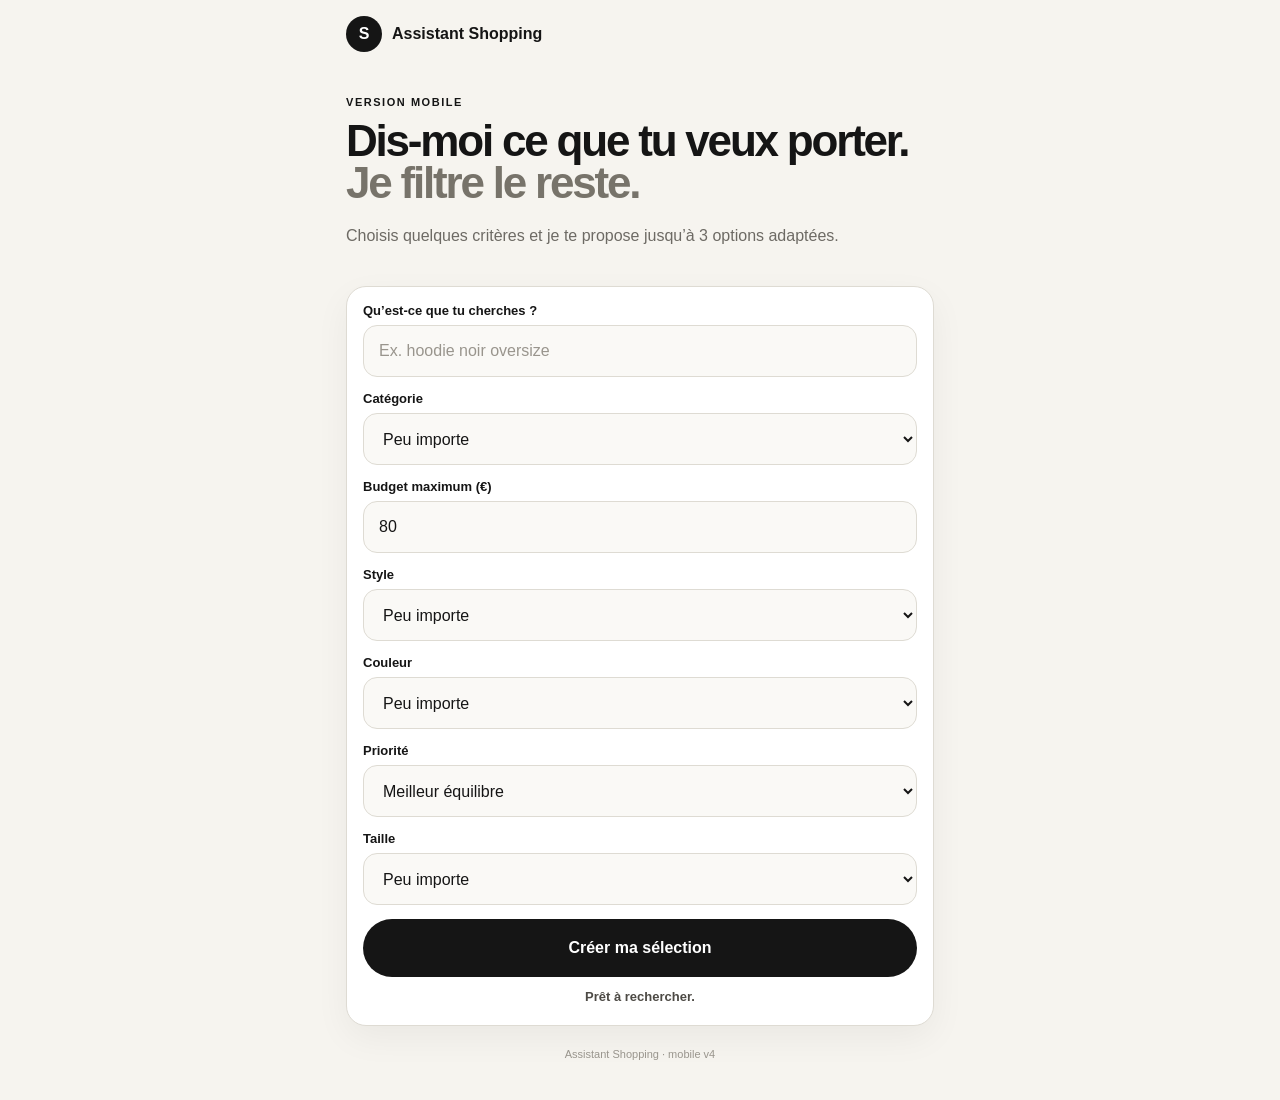
==== mobile.html @ 2a125ca3 "Ajoute une version mobile dédiée et robuste" ====
<!doctype html>
<html lang="fr">
<head>
<meta charset="utf-8">
<meta name="viewport" content="width=device-width, initial-scale=1, maximum-scale=1, viewport-fit=cover">
<meta http-equiv="Cache-Control" content="no-cache, no-store, must-revalidate">
<meta http-equiv="Pragma" content="no-cache">
<meta http-equiv="Expires" content="0">
<title>Assistant Shopping — Mobile</title>
<style>
*{box-sizing:border-box}html{-webkit-text-size-adjust:100%;scroll-behavior:smooth}body{margin:0;background:#f6f4ef;color:#151515;font-family:Arial,Helvetica,sans-serif;-webkit-font-smoothing:antialiased}button,input,select{font-family:inherit;font-size:16px;color:#151515;-webkit-text-fill-color:#151515}button{-webkit-appearance:none;appearance:none;touch-action:manipulation}.page{width:100%;max-width:620px;margin:0 auto;padding:0 16px 40px}.top{height:68px;display:flex;align-items:center;gap:10px;font-weight:800}.logo{width:36px;height:36px;border-radius:50%;display:grid;place-items:center;background:#151515;color:#fff;-webkit-text-fill-color:#fff}.hero{padding:28px 0 38px}.eyebrow{font-size:11px;font-weight:800;letter-spacing:.14em;margin:0 0 12px}.hero h1{font-size:44px;line-height:.95;letter-spacing:-.05em;margin:0}.hero h1 span{color:#77736a}.lead{font-size:16px;line-height:1.55;color:#6d6a64;margin:20px 0 0}.box{background:#fff;border:1px solid #dedbd3;border-radius:20px;padding:16px;box-shadow:0 12px 35px rgba(0,0,0,.05)}.field{margin-bottom:14px}.field:last-of-type{margin-bottom:16px}label{display:block;font-size:13px;font-weight:800;margin-bottom:7px}input,select{display:block;width:100%;min-height:52px;background:#faf9f6;border:1px solid #dedbd3;border-radius:14px;padding:14px 15px;outline:none}input:focus,select:focus{border-color:#858076;box-shadow:0 0 0 3px rgba(80,80,80,.08)}input::placeholder{color:#99958d;-webkit-text-fill-color:#99958d;opacity:1}.search{display:block;width:100%;min-height:58px;border:0;border-radius:999px;background:#151515;color:#fff;-webkit-text-fill-color:#fff;font-size:16px;font-weight:800;padding:15px 18px;cursor:pointer}.search:disabled{opacity:.55}.status{text-align:center;font-size:13px;font-weight:700;color:#4d4a45;min-height:20px;margin-top:12px}.results{padding-top:42px}.results.hidden{display:none}.results h2{font-size:34px;line-height:1;letter-spacing:-.04em;margin:0 0 8px}.summary{color:#6d6a64;margin:0 0 20px}.cards{display:grid;grid-template-columns:1fr;gap:16px}.card{background:#fff;border:1px solid #dedbd3;border-radius:20px;overflow:hidden}.visual{height:280px;background:#f2f0eb;position:relative;display:grid;place-items:center;overflow:hidden}.photo{width:100%;height:100%;object-fit:cover;display:block}.rank{position:absolute;z-index:2;left:12px;top:12px;background:#151515;color:#fff;-webkit-text-fill-color:#fff;border-radius:999px;padding:8px 10px;font-size:12px;font-weight:800}.emoji{font-size:64px}.body{padding:18px}.store{font-size:11px;font-weight:800;color:#6d6a64;text-transform:uppercase;letter-spacing:.08em}.body h3{font-size:21px;margin:7px 0 10px}.chips{display:flex;gap:6px;flex-wrap:wrap;margin-bottom:13px}.chips span{font-size:12px;background:#ece8df;border-radius:999px;padding:7px 9px}.reason{font-size:14px;line-height:1.45;color:#6d6a64;margin:0 0 16px}.bottom{display:flex;flex-direction:column;gap:12px}.price{font-size:24px;font-weight:900}.offer{display:block;text-align:center;width:100%;background:#151515;color:#fff;-webkit-text-fill-color:#fff;border-radius:999px;padding:14px;font-size:14px;font-weight:800;text-decoration:none}.edit{display:block;width:100%;min-height:50px;margin-top:18px;border:0;border-radius:999px;background:#ece8df;color:#151515;-webkit-text-fill-color:#151515;font-weight:800}.note{font-size:12px;line-height:1.45;color:#77736a;margin:22px 0}.version{text-align:center;font-size:11px;color:#99958d;margin-top:22px}
</style>
</head>
<body>
<div class="page">
<header class="top"><span class="logo">S</span><span>Assistant Shopping</span></header>
<section class="hero">
<p class="eyebrow">VERSION MOBILE</p>
<h1>Dis-moi ce que tu veux porter.<br><span>Je filtre le reste.</span></h1>
<p class="lead">Choisis quelques critères et je te propose jusqu’à 3 options adaptées.</p>
</section>
<section id="search-zone" class="box">
<div class="field"><label for="query">Qu’est-ce que tu cherches ?</label><input id="query" type="text" inputmode="search" autocomplete="off" autocapitalize="none" spellcheck="false" placeholder="Ex. hoodie noir oversize"></div>
<div class="field"><label for="category">Catégorie</label><select id="category"><option value="all">Peu importe</option><option value="hoodie">Hoodie / Sweat</option><option value="pants">Pantalon / Jean</option><option value="shoes">Chaussures</option></select></div>
<div class="field"><label for="budget">Budget maximum (€)</label><input id="budget" type="number" inputmode="numeric" min="10" max="1000" value="80"></div>
<div class="field"><label for="style">Style</label><select id="style"><option value="all">Peu importe</option><option value="streetwear">Streetwear</option><option value="casual">Casual</option><option value="minimal">Minimal</option><option value="sport">Sport</option></select></div>
<div class="field"><label for="color">Couleur</label><select id="color"><option value="all">Peu importe</option><option value="noir">Noir</option><option value="blanc">Blanc</option><option value="bleu">Bleu</option></select></div>
<div class="field"><label for="priority">Priorité</label><select id="priority"><option value="balanced">Meilleur équilibre</option><option value="price">Prix le plus bas</option><option value="quality">Qualité</option><option value="delivery">Livraison rapide</option></select></div>
<div class="field"><label for="size">Taille</label><select id="size"><option value="all">Peu importe</option><option value="XS">XS</option><option value="S">S</option><option value="M">M</option><option value="L">L</option><option value="XL">XL</option><option value="XXL">XXL</option></select></div>
<button id="search-btn" class="search" type="button" onclick="runSearch()">Créer ma sélection</button>
<div id="status" class="status">Prêt à rechercher.</div>
</section>
<section id="results" class="results hidden">
<p class="eyebrow">SÉLECTION PERSONNALISÉE</p>
<h2 id="result-title">Mes recommandations</h2>
<p id="summary" class="summary"></p>
<div id="cards" class="cards"></div>
<button class="edit" type="button" onclick="backToSearch()">Modifier ma recherche</button>
<p class="note">Bêta de test : le catalogue est encore limité et les prix/stocks peuvent évoluer chez les marchands.</p>
</section>
<div class="version">Assistant Shopping · mobile v4</div>
</div>
<script>
(function(){
'use strict';
var PRODUCTS=[
{id:1,name:'Nike Club Fleece Hoodie',brand:'Nike',store:'JD Sports',category:'hoodie',price:65,quality:8,deliveryDays:4,styles:['streetwear','casual','sport'],colors:['noir'],sizes:['S','M','L','XL'],keywords:['hoodie','sweat','capuche','nike','noir','oversize'],emoji:'👕',image:'https://media.jdsports.com/i/finishline/FN3859_010_M1',url:'https://www.jdsports.fr/'},
{id:2,name:'adidas Originals Essentials Hoodie',brand:'adidas Originals',store:'ASOS',category:'hoodie',price:47.99,quality:8,deliveryDays:4,styles:['streetwear','casual','sport'],colors:['noir'],sizes:['S','M','L','XL'],keywords:['hoodie','sweat','capuche','adidas','noir'],emoji:'👕',image:'https://images.asos-media.com/products/adidas-originals-essentials-schwarzer-kapuzenpullover/206071895-1-black?%24n_640w%24=&fit=constrain&wid=513',url:'https://www.asos.com/fr/'},
{id:3,name:'Nike Sportswear Club Hoodie',brand:'Nike',store:'Nike',category:'hoodie',price:64.99,quality:8,deliveryDays:3,styles:['streetwear','casual','sport'],colors:['noir'],sizes:['XS','S','M','L','XL'],keywords:['hoodie','sweat','nike','noir'],emoji:'👕',image:'https://media.finishline.com/i/finishline/BV2654_010_M1',url:'https://www.nike.com/fr/'},
{id:4,name:'ASOS DESIGN Oversized Boxy Hoodie',brand:'ASOS DESIGN',store:'ASOS',category:'hoodie',price:29.99,quality:7,deliveryDays:4,styles:['streetwear','minimal'],colors:['noir'],sizes:['S','M','L','XL'],keywords:['hoodie','oversize','boxy','noir'],emoji:'👕',image:'https://images.asos-media.com/products/asos-design-oversized-boxy-hoodie-with-back-print-in-black/207520543-4?%24n_640w%24=&fit=constrain&wid=513',url:'https://www.asos.com/fr/'},
{id:5,name:'COLLUSION x014 90s Baggy Jeans',brand:'COLLUSION',store:'ASOS',category:'pants',price:59.90,quality:8,deliveryDays:3,styles:['streetwear','casual'],colors:['noir'],sizes:['S','M','L','XL'],keywords:['jean','pantalon','loose','baggy','large','90s'],emoji:'👖',image:'https://images.asos-media.com/products/collusion-x014-90s-baggy-jeans-in-black/22782035-1-black?%24n_640w%24=&fit=constrain&wid=513',url:'https://www.asos.com/fr/'},
{id:6,name:'ASOS DESIGN Lace-up Sneakers',brand:'ASOS DESIGN',store:'ASOS',category:'shoes',price:49.90,quality:7,deliveryDays:3,styles:['streetwear','casual'],colors:['blanc','noir'],sizes:['all'],keywords:['sneakers','chaussures','baskets','blanc','noir'],emoji:'👟',image:'https://images.asos-media.com/products/asos-design-lace-up-sneakers-in-white-with-black-badge/205845349-2?%24n_640w%24=&fit=constrain&wid=513',url:'https://www.asos.com/fr/'}
];
function byId(id){return document.getElementById(id)}
function norm(s){var t=String(s||'').toLowerCase();try{t=t.normalize('NFD').replace(/[\u0300-\u036f]/g,'')}catch(err){}return t}
function esc(s){return String(s).replace(/[&<>\"']/g,function(c){return{'&':'&amp;','<':'&lt;','>':'&gt;','\"':'&quot;',"'":'&#39;'}[c]})}
function score(p,x){if(p.price>x.budget)return-999;if(x.category!=='all'&&p.category!==x.category)return-999;if(x.style!=='all'&&p.styles.indexOf(x.style)<0)return-999;if(x.color!=='all'&&p.colors.indexOf(x.color)<0)return-999;if(x.size!=='all'&&p.sizes.indexOf('all')<0&&p.sizes.indexOf(x.size)<0)return-999;var s=50,hay=norm([p.name,p.brand,p.store,p.category].concat(p.styles,p.colors,p.keywords).join(' ')),words=norm(x.query).split(/\s+/),i;for(i=0;i<words.length;i++){if(words[i]&&hay.indexOf(words[i])>=0)s+=8}var fit=Math.max(0,1-p.price/x.budget);s+=fit*14;if(x.priority==='price')s+=fit*28;else if(x.priority==='quality')s+=p.quality*3.2;else if(x.priority==='delivery')s+=Math.max(0,8-p.deliveryDays)*4;else{s+=p.quality*1.8;s+=Math.max(0,7-p.deliveryDays)*1.8}return s}
function label(i,x){if(i===0)return'🥇 Meilleur choix';if(x.priority==='price')return'💸 Petit prix';if(x.priority==='quality')return'⭐ Qualité';if(x.priority==='delivery')return'⚡ Rapide';return i===1?'💰 Alternative':'✨ Autre option'}
function reason(p,x,i){var r=[];if(i===0)r.push('C’est le meilleur équilibre selon tes critères.');if(p.price<=x.budget*.7)r.push('Il garde une bonne marge sous ton budget.');if(x.style!=='all'&&p.styles.indexOf(x.style)>=0)r.push('Il correspond au style '+x.style+'.');if(x.color!=='all'&&p.colors.indexOf(x.color)>=0)r.push('Il existe en '+x.color+'.');return r.slice(0,2).join(' ')}
function draw(x){var ranked=[],i,p,s;for(i=0;i<PRODUCTS.length;i++){p=PRODUCTS[i];s=score(p,x);if(s>-999)ranked.push({p:p,s:s})}ranked.sort(function(a,b){return b.s-a.s});ranked=ranked.slice(0,3);var cards=byId('cards');cards.innerHTML='';byId('results').className='results';if(!ranked.length){byId('result-title').textContent='Aucun résultat exact';byId('summary').textContent='Augmente le budget ou assouplis un critère.';cards.innerHTML='<div class="card"><div class="body"><h3>Aucune correspondance</h3><p class="reason">Je préfère ne rien proposer plutôt qu’un produit hors sujet.</p></div></div>';byId('status').textContent='Aucun résultat exact.'}else{byId('result-title').textContent=ranked.length+' recommandation'+(ranked.length>1?'s':'')+' pour toi';byId('summary').textContent='Budget : '+x.budget.toFixed(0)+' € max.';for(i=0;i<ranked.length;i++){p=ranked[i].p;var card=document.createElement('article');card.className='card';var visual=document.createElement('div');visual.className='visual';var rank=document.createElement('span');rank.className='rank';rank.textContent=label(i,x);visual.appendChild(rank);var img=document.createElement('img');img.className='photo';img.src=p.image;img.alt=p.name;img.onerror=(function(prod,el){return function(){el.style.display='none';var em=document.createElement('span');em.className='emoji';em.textContent=prod.emoji;el.parentNode.appendChild(em)}})(p,img);visual.appendChild(img);var body=document.createElement('div');body.className='body';body.innerHTML='<span class="store">'+esc(p.store)+' · '+esc(p.brand)+'</span><h3>'+esc(p.name)+'</h3><div class="chips"><span>Qualité '+p.quality+'/10</span><span>Livraison ~'+p.deliveryDays+' j</span><span>'+esc(p.colors.join(' / '))+'</span></div><p class="reason">'+esc(reason(p,x,i))+'</p><div class="bottom"><span class="price">'+p.price.toFixed(2).replace('.',',')+' €</span><a class="offer" href="'+p.url+'" target="_blank" rel="noopener noreferrer">Voir l’offre</a></div>';card.appendChild(visual);card.appendChild(body);cards.appendChild(card)}byId('status').textContent='Recherche terminée.'}setTimeout(function(){var r=byId('results').getBoundingClientRect();window.scrollTo(0,r.top+(window.pageYOffset||document.documentElement.scrollTop)-8)},80)}
window.runSearch=function(){var btn=byId('search-btn'),q=byId('query'),query=(q.value||'').replace(/^\s+|\s+$/g,'');if(!query){byId('status').textContent='Écris d’abord ce que tu cherches.';q.focus();return false}try{q.blur()}catch(err){}btn.disabled=true;btn.textContent='Recherche…';byId('status').textContent='Recherche en cours…';var x={query:query,category:byId('category').value,budget:parseFloat(byId('budget').value)||80,style:byId('style').value,color:byId('color').value,priority:byId('priority').value,size:byId('size').value};setTimeout(function(){draw(x);btn.disabled=false;btn.textContent='Créer ma sélection'},30);return false};
window.backToSearch=function(){var z=byId('search-zone').getBoundingClientRect();window.scrollTo(0,z.top+(window.pageYOffset||document.documentElement.scrollTop)-8);setTimeout(function(){byId('query').focus()},200)};
byId('query').onkeydown=function(e){e=e||window.event;if((e.key&&e.key==='Enter')||e.keyCode===13){if(e.preventDefault)e.preventDefault();window.runSearch();return false}};
})();
</script>
</body>
</html>
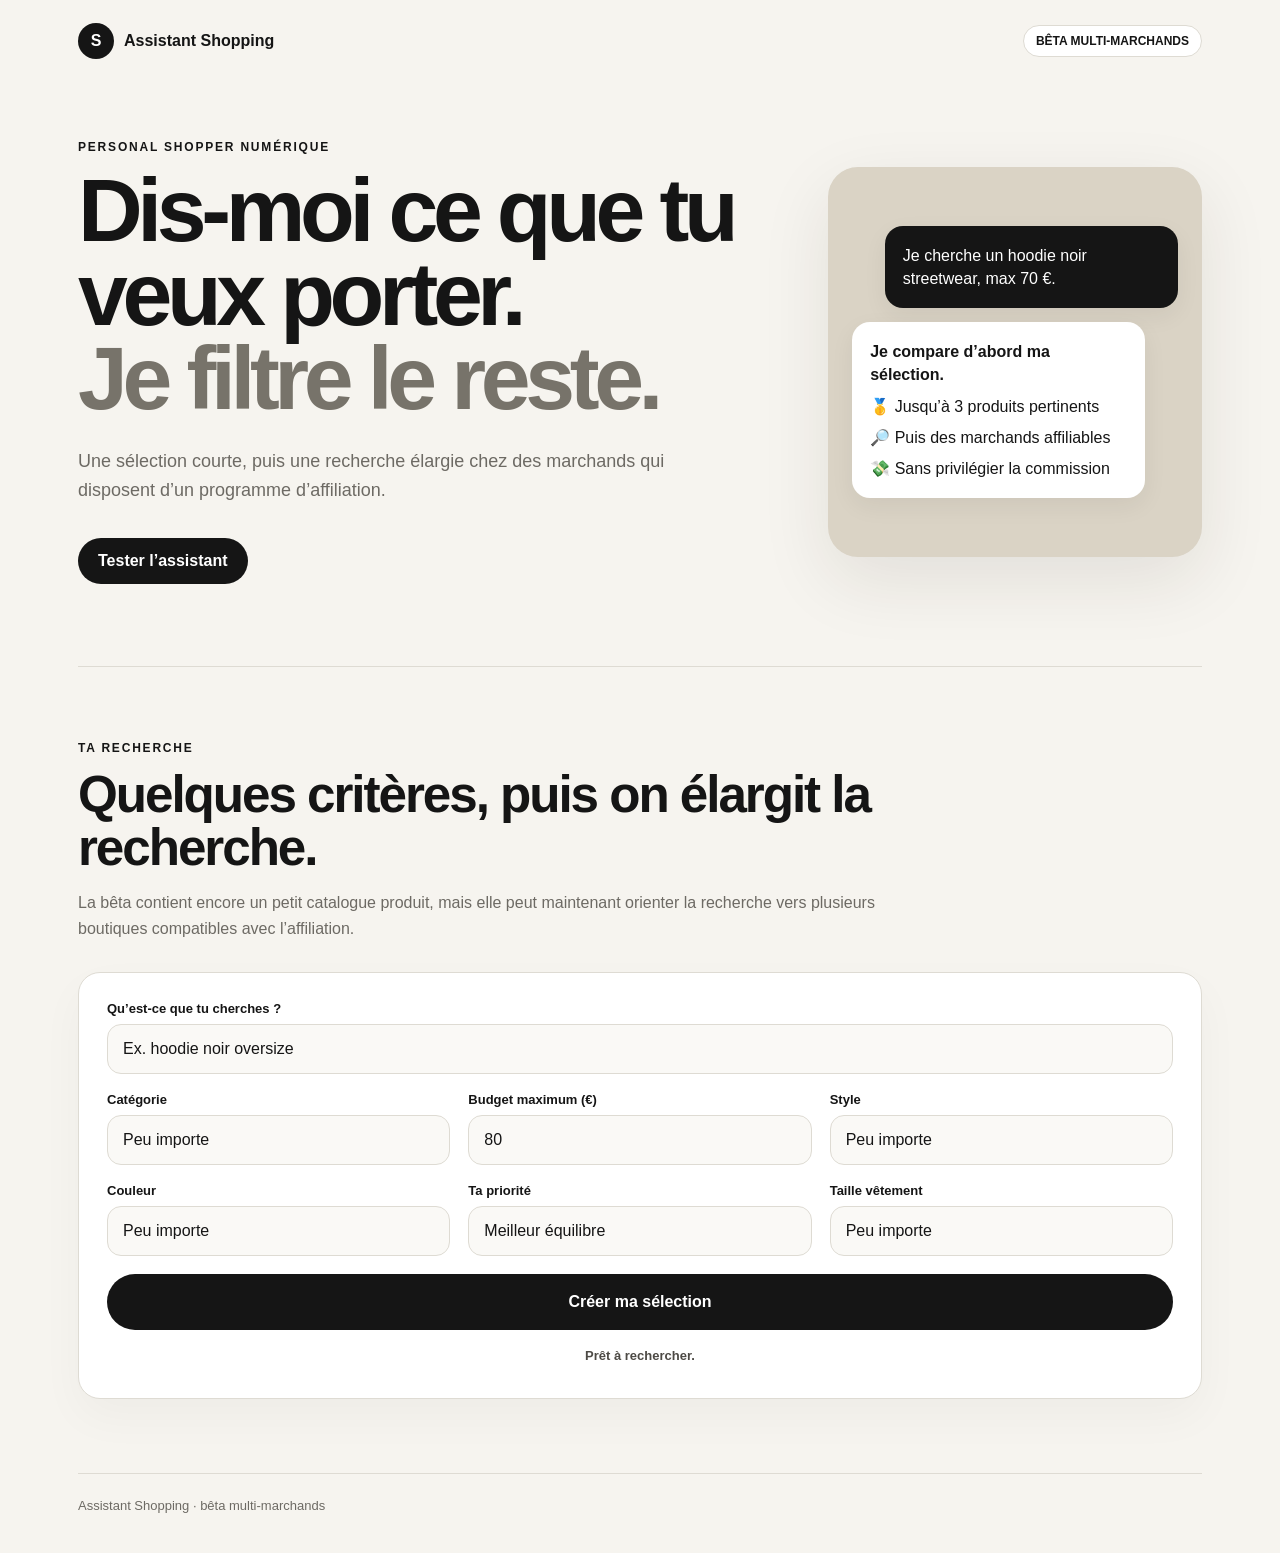
==== commit ff7bcac5: "Synchronise la version mobile avec le moteur multi-marchands" ====
--- a/mobile.html
+++ b/mobile.html
@@ -2,66 +2,12 @@
 <html lang="fr">
 <head>
 <meta charset="utf-8">
-<meta name="viewport" content="width=device-width, initial-scale=1, maximum-scale=1, viewport-fit=cover">
+<meta name="viewport" content="width=device-width,initial-scale=1,viewport-fit=cover">
 <meta http-equiv="Cache-Control" content="no-cache, no-store, must-revalidate">
-<meta http-equiv="Pragma" content="no-cache">
-<meta http-equiv="Expires" content="0">
 <title>Assistant Shopping — Mobile</title>
-<style>
-*{box-sizing:border-box}html{-webkit-text-size-adjust:100%;scroll-behavior:smooth}body{margin:0;background:#f6f4ef;color:#151515;font-family:Arial,Helvetica,sans-serif;-webkit-font-smoothing:antialiased}button,input,select{font-family:inherit;font-size:16px;color:#151515;-webkit-text-fill-color:#151515}button{-webkit-appearance:none;appearance:none;touch-action:manipulation}.page{width:100%;max-width:620px;margin:0 auto;padding:0 16px 40px}.top{height:68px;display:flex;align-items:center;gap:10px;font-weight:800}.logo{width:36px;height:36px;border-radius:50%;display:grid;place-items:center;background:#151515;color:#fff;-webkit-text-fill-color:#fff}.hero{padding:28px 0 38px}.eyebrow{font-size:11px;font-weight:800;letter-spacing:.14em;margin:0 0 12px}.hero h1{font-size:44px;line-height:.95;letter-spacing:-.05em;margin:0}.hero h1 span{color:#77736a}.lead{font-size:16px;line-height:1.55;color:#6d6a64;margin:20px 0 0}.box{background:#fff;border:1px solid #dedbd3;border-radius:20px;padding:16px;box-shadow:0 12px 35px rgba(0,0,0,.05)}.field{margin-bottom:14px}.field:last-of-type{margin-bottom:16px}label{display:block;font-size:13px;font-weight:800;margin-bottom:7px}input,select{display:block;width:100%;min-height:52px;background:#faf9f6;border:1px solid #dedbd3;border-radius:14px;padding:14px 15px;outline:none}input:focus,select:focus{border-color:#858076;box-shadow:0 0 0 3px rgba(80,80,80,.08)}input::placeholder{color:#99958d;-webkit-text-fill-color:#99958d;opacity:1}.search{display:block;width:100%;min-height:58px;border:0;border-radius:999px;background:#151515;color:#fff;-webkit-text-fill-color:#fff;font-size:16px;font-weight:800;padding:15px 18px;cursor:pointer}.search:disabled{opacity:.55}.status{text-align:center;font-size:13px;font-weight:700;color:#4d4a45;min-height:20px;margin-top:12px}.results{padding-top:42px}.results.hidden{display:none}.results h2{font-size:34px;line-height:1;letter-spacing:-.04em;margin:0 0 8px}.summary{color:#6d6a64;margin:0 0 20px}.cards{display:grid;grid-template-columns:1fr;gap:16px}.card{background:#fff;border:1px solid #dedbd3;border-radius:20px;overflow:hidden}.visual{height:280px;background:#f2f0eb;position:relative;display:grid;place-items:center;overflow:hidden}.photo{width:100%;height:100%;object-fit:cover;display:block}.rank{position:absolute;z-index:2;left:12px;top:12px;background:#151515;color:#fff;-webkit-text-fill-color:#fff;border-radius:999px;padding:8px 10px;font-size:12px;font-weight:800}.emoji{font-size:64px}.body{padding:18px}.store{font-size:11px;font-weight:800;color:#6d6a64;text-transform:uppercase;letter-spacing:.08em}.body h3{font-size:21px;margin:7px 0 10px}.chips{display:flex;gap:6px;flex-wrap:wrap;margin-bottom:13px}.chips span{font-size:12px;background:#ece8df;border-radius:999px;padding:7px 9px}.reason{font-size:14px;line-height:1.45;color:#6d6a64;margin:0 0 16px}.bottom{display:flex;flex-direction:column;gap:12px}.price{font-size:24px;font-weight:900}.offer{display:block;text-align:center;width:100%;background:#151515;color:#fff;-webkit-text-fill-color:#fff;border-radius:999px;padding:14px;font-size:14px;font-weight:800;text-decoration:none}.edit{display:block;width:100%;min-height:50px;margin-top:18px;border:0;border-radius:999px;background:#ece8df;color:#151515;-webkit-text-fill-color:#151515;font-weight:800}.note{font-size:12px;line-height:1.45;color:#77736a;margin:22px 0}.version{text-align:center;font-size:11px;color:#99958d;margin-top:22px}
-</style>
+<meta http-equiv="refresh" content="0; url=./index.html?mobile=5">
+<style>body{margin:0;background:#f6f4ef;color:#151515;font-family:Arial,Helvetica,sans-serif;display:grid;place-items:center;min-height:100vh;padding:24px;text-align:center}.box{max-width:420px;background:#fff;border:1px solid #dedbd3;border-radius:22px;padding:26px}.logo{width:42px;height:42px;border-radius:50%;display:grid;place-items:center;background:#151515;color:#fff;font-weight:900;margin:0 auto 16px}a{display:inline-block;margin-top:16px;background:#151515;color:#fff;text-decoration:none;border-radius:999px;padding:14px 18px;font-weight:800}</style>
+<script>location.replace('./index.html?mobile=5');</script>
 </head>
-<body>
-<div class="page">
-<header class="top"><span class="logo">S</span><span>Assistant Shopping</span></header>
-<section class="hero">
-<p class="eyebrow">VERSION MOBILE</p>
-<h1>Dis-moi ce que tu veux porter.<br><span>Je filtre le reste.</span></h1>
-<p class="lead">Choisis quelques critères et je te propose jusqu’à 3 options adaptées.</p>
-</section>
-<section id="search-zone" class="box">
-<div class="field"><label for="query">Qu’est-ce que tu cherches ?</label><input id="query" type="text" inputmode="search" autocomplete="off" autocapitalize="none" spellcheck="false" placeholder="Ex. hoodie noir oversize"></div>
-<div class="field"><label for="category">Catégorie</label><select id="category"><option value="all">Peu importe</option><option value="hoodie">Hoodie / Sweat</option><option value="pants">Pantalon / Jean</option><option value="shoes">Chaussures</option></select></div>
-<div class="field"><label for="budget">Budget maximum (€)</label><input id="budget" type="number" inputmode="numeric" min="10" max="1000" value="80"></div>
-<div class="field"><label for="style">Style</label><select id="style"><option value="all">Peu importe</option><option value="streetwear">Streetwear</option><option value="casual">Casual</option><option value="minimal">Minimal</option><option value="sport">Sport</option></select></div>
-<div class="field"><label for="color">Couleur</label><select id="color"><option value="all">Peu importe</option><option value="noir">Noir</option><option value="blanc">Blanc</option><option value="bleu">Bleu</option></select></div>
-<div class="field"><label for="priority">Priorité</label><select id="priority"><option value="balanced">Meilleur équilibre</option><option value="price">Prix le plus bas</option><option value="quality">Qualité</option><option value="delivery">Livraison rapide</option></select></div>
-<div class="field"><label for="size">Taille</label><select id="size"><option value="all">Peu importe</option><option value="XS">XS</option><option value="S">S</option><option value="M">M</option><option value="L">L</option><option value="XL">XL</option><option value="XXL">XXL</option></select></div>
-<button id="search-btn" class="search" type="button" onclick="runSearch()">Créer ma sélection</button>
-<div id="status" class="status">Prêt à rechercher.</div>
-</section>
-<section id="results" class="results hidden">
-<p class="eyebrow">SÉLECTION PERSONNALISÉE</p>
-<h2 id="result-title">Mes recommandations</h2>
-<p id="summary" class="summary"></p>
-<div id="cards" class="cards"></div>
-<button class="edit" type="button" onclick="backToSearch()">Modifier ma recherche</button>
-<p class="note">Bêta de test : le catalogue est encore limité et les prix/stocks peuvent évoluer chez les marchands.</p>
-</section>
-<div class="version">Assistant Shopping · mobile v4</div>
-</div>
-<script>
-(function(){
-'use strict';
-var PRODUCTS=[
-{id:1,name:'Nike Club Fleece Hoodie',brand:'Nike',store:'JD Sports',category:'hoodie',price:65,quality:8,deliveryDays:4,styles:['streetwear','casual','sport'],colors:['noir'],sizes:['S','M','L','XL'],keywords:['hoodie','sweat','capuche','nike','noir','oversize'],emoji:'👕',image:'https://media.jdsports.com/i/finishline/FN3859_010_M1',url:'https://www.jdsports.fr/'},
-{id:2,name:'adidas Originals Essentials Hoodie',brand:'adidas Originals',store:'ASOS',category:'hoodie',price:47.99,quality:8,deliveryDays:4,styles:['streetwear','casual','sport'],colors:['noir'],sizes:['S','M','L','XL'],keywords:['hoodie','sweat','capuche','adidas','noir'],emoji:'👕',image:'https://images.asos-media.com/products/adidas-originals-essentials-schwarzer-kapuzenpullover/206071895-1-black?%24n_640w%24=&fit=constrain&wid=513',url:'https://www.asos.com/fr/'},
-{id:3,name:'Nike Sportswear Club Hoodie',brand:'Nike',store:'Nike',category:'hoodie',price:64.99,quality:8,deliveryDays:3,styles:['streetwear','casual','sport'],colors:['noir'],sizes:['XS','S','M','L','XL'],keywords:['hoodie','sweat','nike','noir'],emoji:'👕',image:'https://media.finishline.com/i/finishline/BV2654_010_M1',url:'https://www.nike.com/fr/'},
-{id:4,name:'ASOS DESIGN Oversized Boxy Hoodie',brand:'ASOS DESIGN',store:'ASOS',category:'hoodie',price:29.99,quality:7,deliveryDays:4,styles:['streetwear','minimal'],colors:['noir'],sizes:['S','M','L','XL'],keywords:['hoodie','oversize','boxy','noir'],emoji:'👕',image:'https://images.asos-media.com/products/asos-design-oversized-boxy-hoodie-with-back-print-in-black/207520543-4?%24n_640w%24=&fit=constrain&wid=513',url:'https://www.asos.com/fr/'},
-{id:5,name:'COLLUSION x014 90s Baggy Jeans',brand:'COLLUSION',store:'ASOS',category:'pants',price:59.90,quality:8,deliveryDays:3,styles:['streetwear','casual'],colors:['noir'],sizes:['S','M','L','XL'],keywords:['jean','pantalon','loose','baggy','large','90s'],emoji:'👖',image:'https://images.asos-media.com/products/collusion-x014-90s-baggy-jeans-in-black/22782035-1-black?%24n_640w%24=&fit=constrain&wid=513',url:'https://www.asos.com/fr/'},
-{id:6,name:'ASOS DESIGN Lace-up Sneakers',brand:'ASOS DESIGN',store:'ASOS',category:'shoes',price:49.90,quality:7,deliveryDays:3,styles:['streetwear','casual'],colors:['blanc','noir'],sizes:['all'],keywords:['sneakers','chaussures','baskets','blanc','noir'],emoji:'👟',image:'https://images.asos-media.com/products/asos-design-lace-up-sneakers-in-white-with-black-badge/205845349-2?%24n_640w%24=&fit=constrain&wid=513',url:'https://www.asos.com/fr/'}
-];
-function byId(id){return document.getElementById(id)}
-function norm(s){var t=String(s||'').toLowerCase();try{t=t.normalize('NFD').replace(/[\u0300-\u036f]/g,'')}catch(err){}return t}
-function esc(s){return String(s).replace(/[&<>\"']/g,function(c){return{'&':'&amp;','<':'&lt;','>':'&gt;','\"':'&quot;',"'":'&#39;'}[c]})}
-function score(p,x){if(p.price>x.budget)return-999;if(x.category!=='all'&&p.category!==x.category)return-999;if(x.style!=='all'&&p.styles.indexOf(x.style)<0)return-999;if(x.color!=='all'&&p.colors.indexOf(x.color)<0)return-999;if(x.size!=='all'&&p.sizes.indexOf('all')<0&&p.sizes.indexOf(x.size)<0)return-999;var s=50,hay=norm([p.name,p.brand,p.store,p.category].concat(p.styles,p.colors,p.keywords).join(' ')),words=norm(x.query).split(/\s+/),i;for(i=0;i<words.length;i++){if(words[i]&&hay.indexOf(words[i])>=0)s+=8}var fit=Math.max(0,1-p.price/x.budget);s+=fit*14;if(x.priority==='price')s+=fit*28;else if(x.priority==='quality')s+=p.quality*3.2;else if(x.priority==='delivery')s+=Math.max(0,8-p.deliveryDays)*4;else{s+=p.quality*1.8;s+=Math.max(0,7-p.deliveryDays)*1.8}return s}
-function label(i,x){if(i===0)return'🥇 Meilleur choix';if(x.priority==='price')return'💸 Petit prix';if(x.priority==='quality')return'⭐ Qualité';if(x.priority==='delivery')return'⚡ Rapide';return i===1?'💰 Alternative':'✨ Autre option'}
-function reason(p,x,i){var r=[];if(i===0)r.push('C’est le meilleur équilibre selon tes critères.');if(p.price<=x.budget*.7)r.push('Il garde une bonne marge sous ton budget.');if(x.style!=='all'&&p.styles.indexOf(x.style)>=0)r.push('Il correspond au style '+x.style+'.');if(x.color!=='all'&&p.colors.indexOf(x.color)>=0)r.push('Il existe en '+x.color+'.');return r.slice(0,2).join(' ')}
-function draw(x){var ranked=[],i,p,s;for(i=0;i<PRODUCTS.length;i++){p=PRODUCTS[i];s=score(p,x);if(s>-999)ranked.push({p:p,s:s})}ranked.sort(function(a,b){return b.s-a.s});ranked=ranked.slice(0,3);var cards=byId('cards');cards.innerHTML='';byId('results').className='results';if(!ranked.length){byId('result-title').textContent='Aucun résultat exact';byId('summary').textContent='Augmente le budget ou assouplis un critère.';cards.innerHTML='<div class="card"><div class="body"><h3>Aucune correspondance</h3><p class="reason">Je préfère ne rien proposer plutôt qu’un produit hors sujet.</p></div></div>';byId('status').textContent='Aucun résultat exact.'}else{byId('result-title').textContent=ranked.length+' recommandation'+(ranked.length>1?'s':'')+' pour toi';byId('summary').textContent='Budget : '+x.budget.toFixed(0)+' € max.';for(i=0;i<ranked.length;i++){p=ranked[i].p;var card=document.createElement('article');card.className='card';var visual=document.createElement('div');visual.className='visual';var rank=document.createElement('span');rank.className='rank';rank.textContent=label(i,x);visual.appendChild(rank);var img=document.createElement('img');img.className='photo';img.src=p.image;img.alt=p.name;img.onerror=(function(prod,el){return function(){el.style.display='none';var em=document.createElement('span');em.className='emoji';em.textContent=prod.emoji;el.parentNode.appendChild(em)}})(p,img);visual.appendChild(img);var body=document.createElement('div');body.className='body';body.innerHTML='<span class="store">'+esc(p.store)+' · '+esc(p.brand)+'</span><h3>'+esc(p.name)+'</h3><div class="chips"><span>Qualité '+p.quality+'/10</span><span>Livraison ~'+p.deliveryDays+' j</span><span>'+esc(p.colors.join(' / '))+'</span></div><p class="reason">'+esc(reason(p,x,i))+'</p><div class="bottom"><span class="price">'+p.price.toFixed(2).replace('.',',')+' €</span><a class="offer" href="'+p.url+'" target="_blank" rel="noopener noreferrer">Voir l’offre</a></div>';card.appendChild(visual);card.appendChild(body);cards.appendChild(card)}byId('status').textContent='Recherche terminée.'}setTimeout(function(){var r=byId('results').getBoundingClientRect();window.scrollTo(0,r.top+(window.pageYOffset||document.documentElement.scrollTop)-8)},80)}
-window.runSearch=function(){var btn=byId('search-btn'),q=byId('query'),query=(q.value||'').replace(/^\s+|\s+$/g,'');if(!query){byId('status').textContent='Écris d’abord ce que tu cherches.';q.focus();return false}try{q.blur()}catch(err){}btn.disabled=true;btn.textContent='Recherche…';byId('status').textContent='Recherche en cours…';var x={query:query,category:byId('category').value,budget:parseFloat(byId('budget').value)||80,style:byId('style').value,color:byId('color').value,priority:byId('priority').value,size:byId('size').value};setTimeout(function(){draw(x);btn.disabled=false;btn.textContent='Créer ma sélection'},30);return false};
-window.backToSearch=function(){var z=byId('search-zone').getBoundingClientRect();window.scrollTo(0,z.top+(window.pageYOffset||document.documentElement.scrollTop)-8);setTimeout(function(){byId('query').focus()},200)};
-byId('query').onkeydown=function(e){e=e||window.event;if((e.key&&e.key==='Enter')||e.keyCode===13){if(e.preventDefault)e.preventDefault();window.runSearch();return false}};
-})();
-</script>
-</body>
+<body><div class="box"><div class="logo">S</div><strong>Assistant Shopping</strong><p>Ouverture de la nouvelle version mobile multi-marchands…</p><a href="./index.html?mobile=5">Ouvrir l’assistant</a></div></body>
 </html>
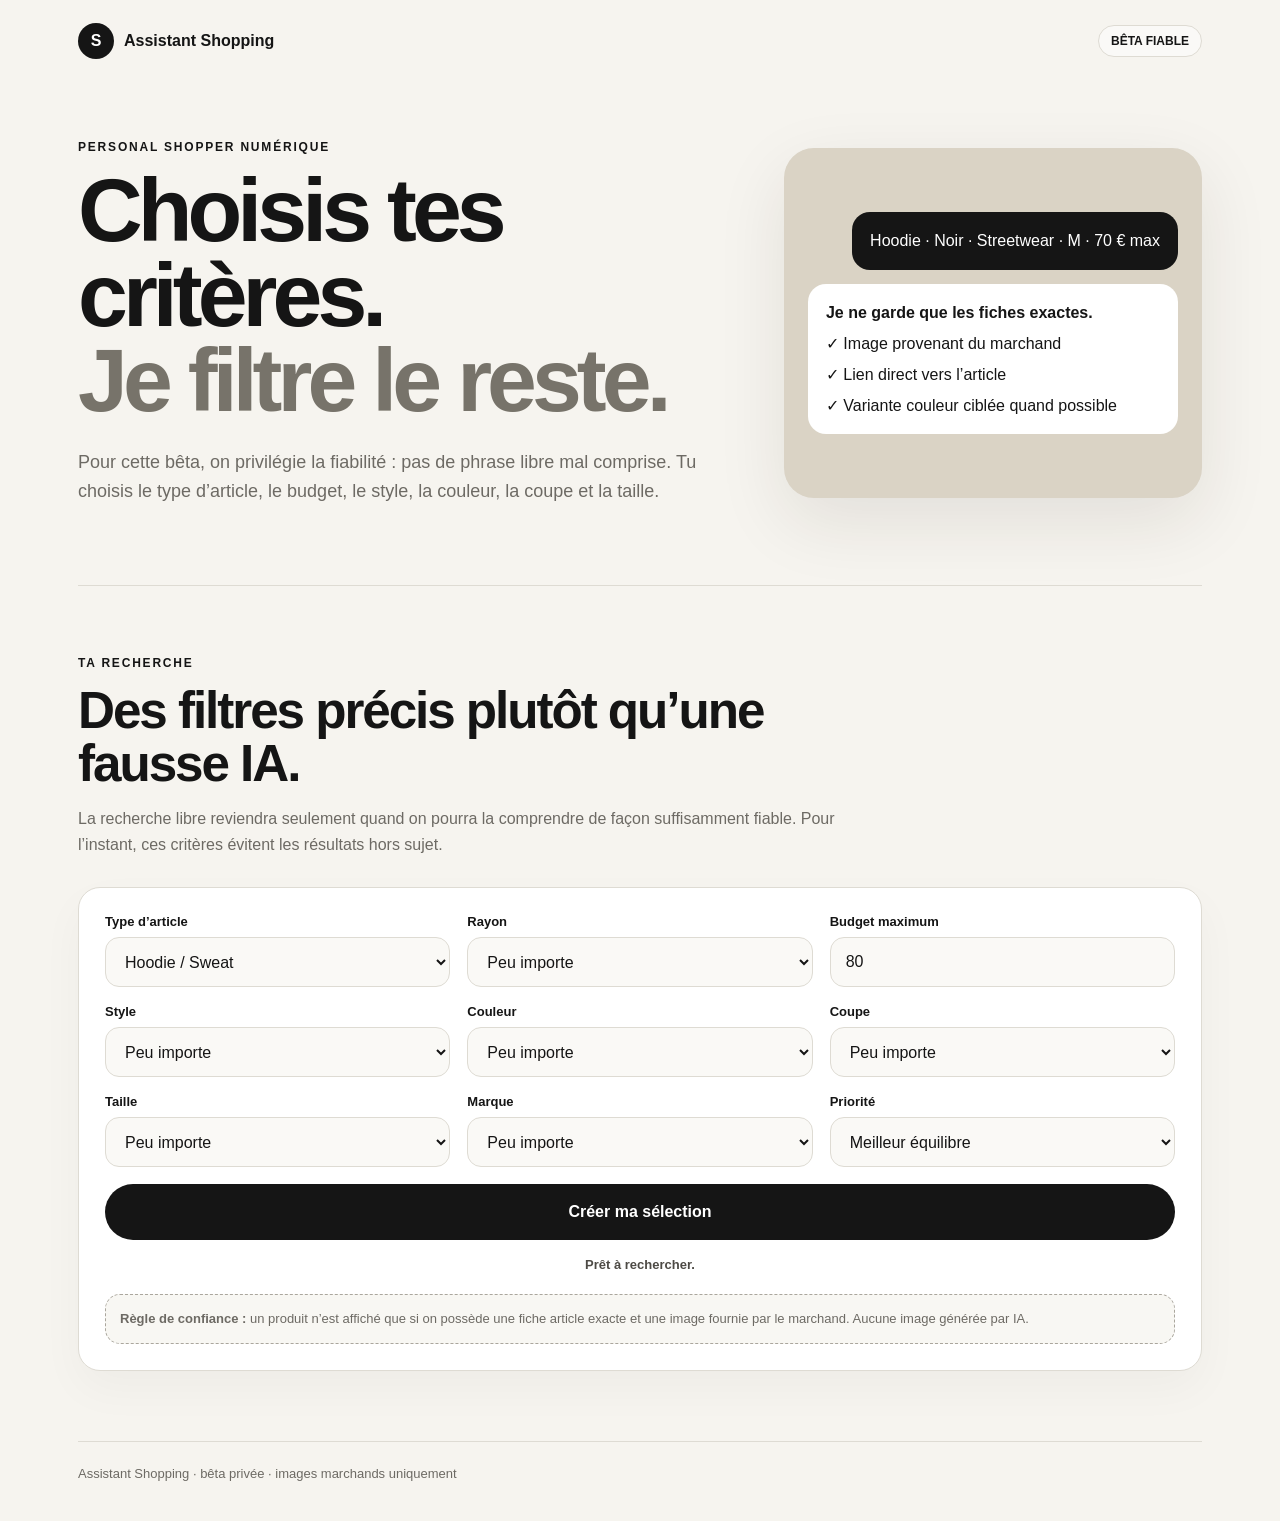
==== commit 3c89f623: "Synchronise le mobile avec la nouvelle recherche structurée" ====
--- a/mobile.html
+++ b/mobile.html
@@ -1,13 +1 @@
-<!doctype html>
-<html lang="fr">
-<head>
-<meta charset="utf-8">
-<meta name="viewport" content="width=device-width,initial-scale=1,viewport-fit=cover">
-<meta http-equiv="Cache-Control" content="no-cache, no-store, must-revalidate">
-<title>Assistant Shopping — Mobile</title>
-<meta http-equiv="refresh" content="0; url=./index.html?mobile=5">
-<style>body{margin:0;background:#f6f4ef;color:#151515;font-family:Arial,Helvetica,sans-serif;display:grid;place-items:center;min-height:100vh;padding:24px;text-align:center}.box{max-width:420px;background:#fff;border:1px solid #dedbd3;border-radius:22px;padding:26px}.logo{width:42px;height:42px;border-radius:50%;display:grid;place-items:center;background:#151515;color:#fff;font-weight:900;margin:0 auto 16px}a{display:inline-block;margin-top:16px;background:#151515;color:#fff;text-decoration:none;border-radius:999px;padding:14px 18px;font-weight:800}</style>
-<script>location.replace('./index.html?mobile=5');</script>
-</head>
-<body><div class="box"><div class="logo">S</div><strong>Assistant Shopping</strong><p>Ouverture de la nouvelle version mobile multi-marchands…</p><a href="./index.html?mobile=5">Ouvrir l’assistant</a></div></body>
-</html>+<!doctype html><html lang="fr"><head><meta charset="utf-8"><meta name="viewport" content="width=device-width,initial-scale=1,viewport-fit=cover"><meta http-equiv="refresh" content="0;url=./?v=7"><title>Assistant Shopping</title></head><body><script>location.replace('./?v=7');</script><p><a href="./?v=7">Ouvrir Assistant Shopping</a></p></body></html>
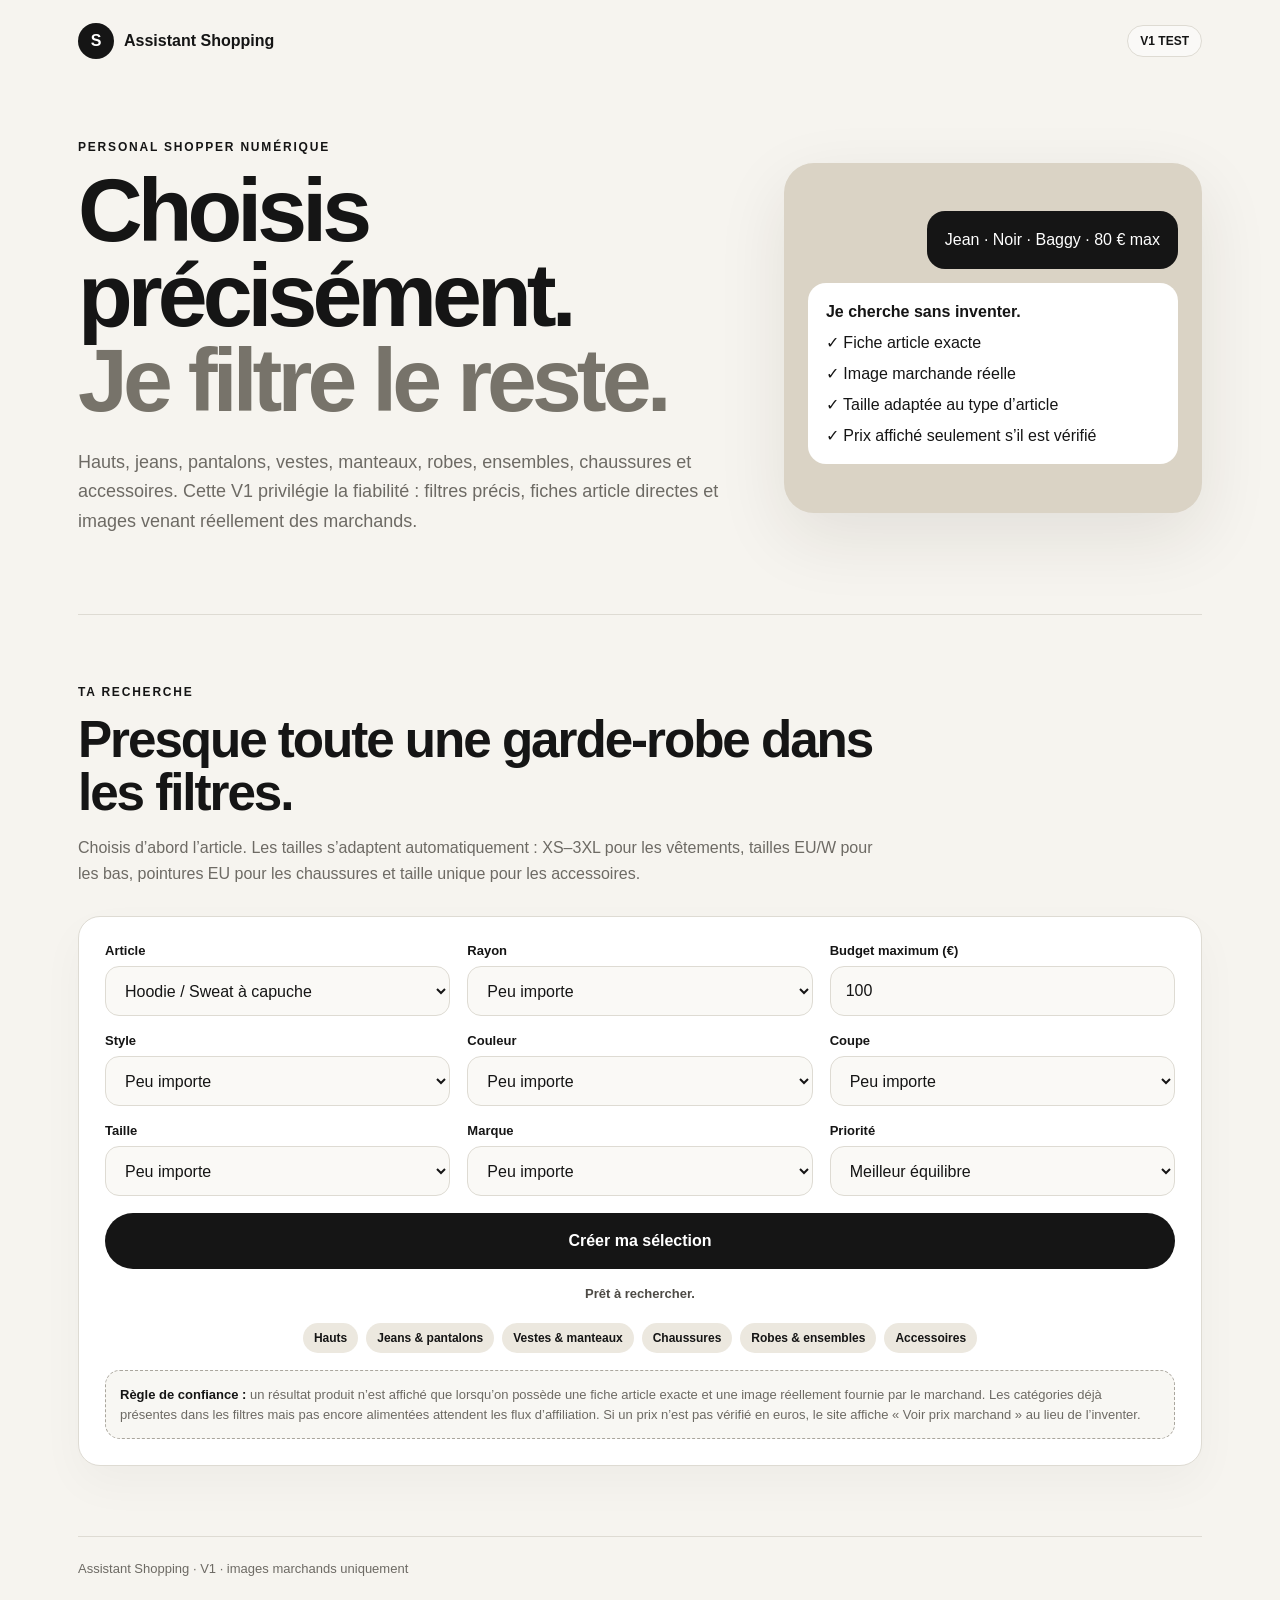
==== commit c5b85560: "Synchronise le lien mobile avec la V1 complète" ====
--- a/mobile.html
+++ b/mobile.html
@@ -1 +1 @@
-<!doctype html><html lang="fr"><head><meta charset="utf-8"><meta name="viewport" content="width=device-width,initial-scale=1,viewport-fit=cover"><meta http-equiv="refresh" content="0;url=./?v=7"><title>Assistant Shopping</title></head><body><script>location.replace('./?v=7');</script><p><a href="./?v=7">Ouvrir Assistant Shopping</a></p></body></html>+<!doctype html><html lang="fr"><head><meta charset="utf-8"><meta name="viewport" content="width=device-width,initial-scale=1,viewport-fit=cover"><meta http-equiv="refresh" content="0;url=./?v=8"><title>Assistant Shopping</title></head><body><script>location.replace('./?v=8');</script><p><a href="./?v=8">Ouvrir Assistant Shopping</a></p></body></html>
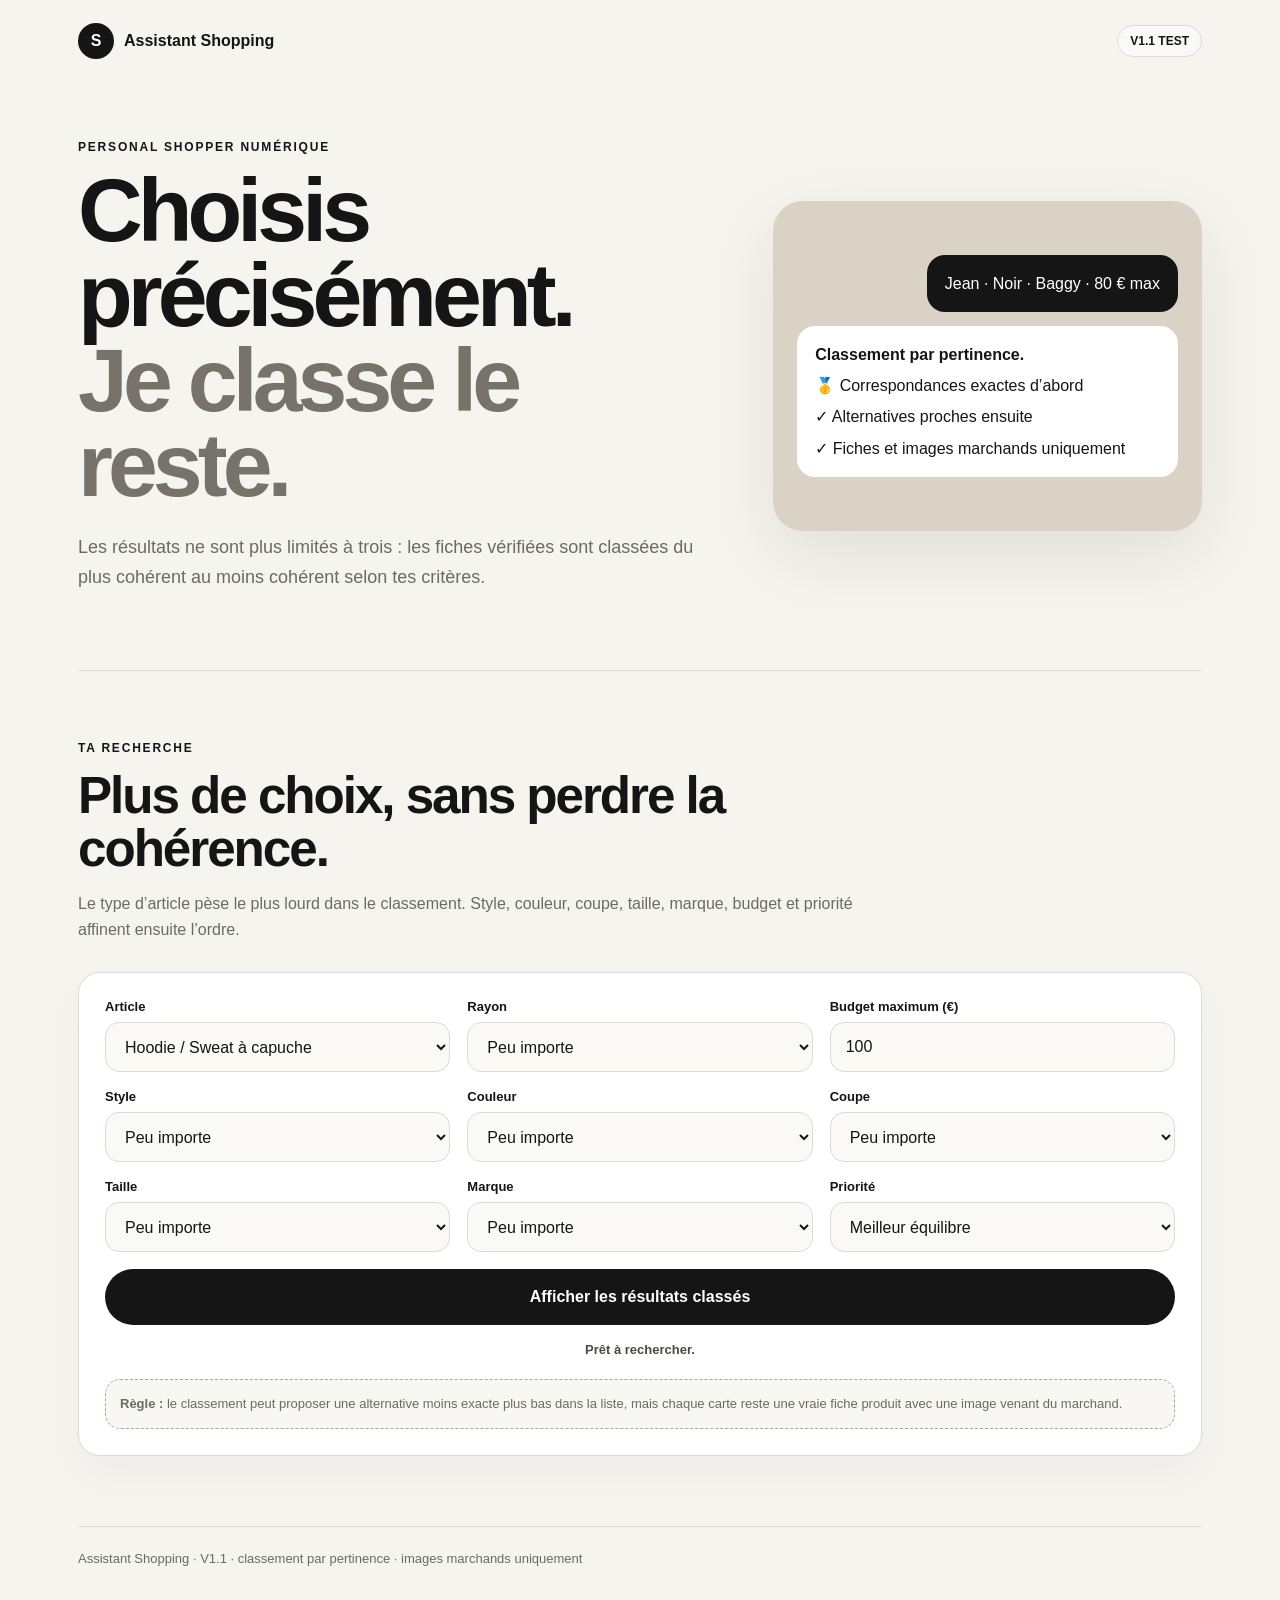
==== commit bb9ed611: "Synchronise le lien mobile avec la V1.1 classée" ====
--- a/mobile.html
+++ b/mobile.html
@@ -1 +1 @@
-<!doctype html><html lang="fr"><head><meta charset="utf-8"><meta name="viewport" content="width=device-width,initial-scale=1,viewport-fit=cover"><meta http-equiv="refresh" content="0;url=./?v=8"><title>Assistant Shopping</title></head><body><script>location.replace('./?v=8');</script><p><a href="./?v=8">Ouvrir Assistant Shopping</a></p></body></html>+<!doctype html><html lang="fr"><head><meta charset="utf-8"><meta name="viewport" content="width=device-width,initial-scale=1,viewport-fit=cover"><meta http-equiv="refresh" content="0;url=./?v=9"><title>Assistant Shopping</title></head><body><script>location.replace('./?v=9');</script><p><a href="./?v=9">Ouvrir Assistant Shopping</a></p></body></html>
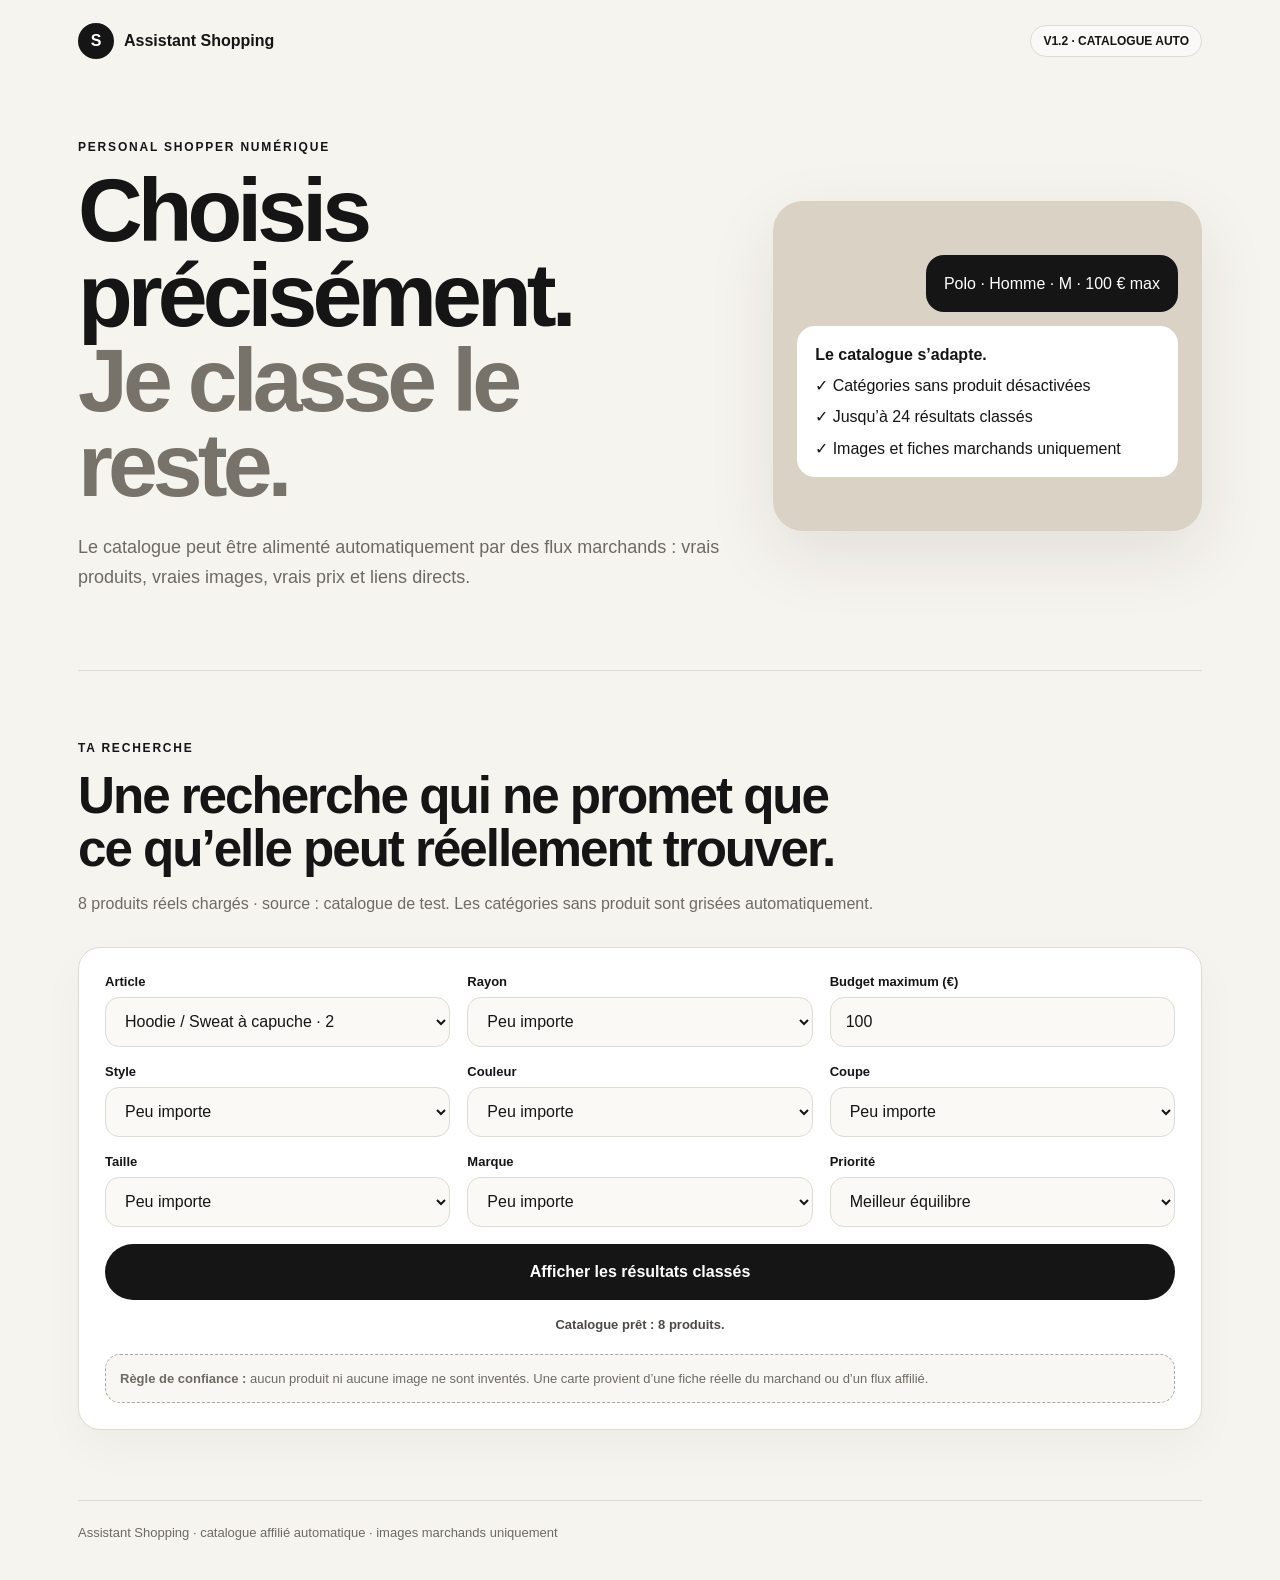
==== commit d071c106: "Synchronise le lien mobile avec le catalogue dynamique" ====
--- a/mobile.html
+++ b/mobile.html
@@ -1 +1 @@
-<!doctype html><html lang="fr"><head><meta charset="utf-8"><meta name="viewport" content="width=device-width,initial-scale=1,viewport-fit=cover"><meta http-equiv="refresh" content="0;url=./?v=9"><title>Assistant Shopping</title></head><body><script>location.replace('./?v=9');</script><p><a href="./?v=9">Ouvrir Assistant Shopping</a></p></body></html>+<!doctype html><html lang="fr"><head><meta charset="utf-8"><meta name="viewport" content="width=device-width,initial-scale=1,viewport-fit=cover"><meta http-equiv="refresh" content="0;url=./?v=12"><title>Assistant Shopping</title></head><body><script>location.replace('./?v=12');</script><p><a href="./?v=12">Ouvrir Assistant Shopping</a></p></body></html>
